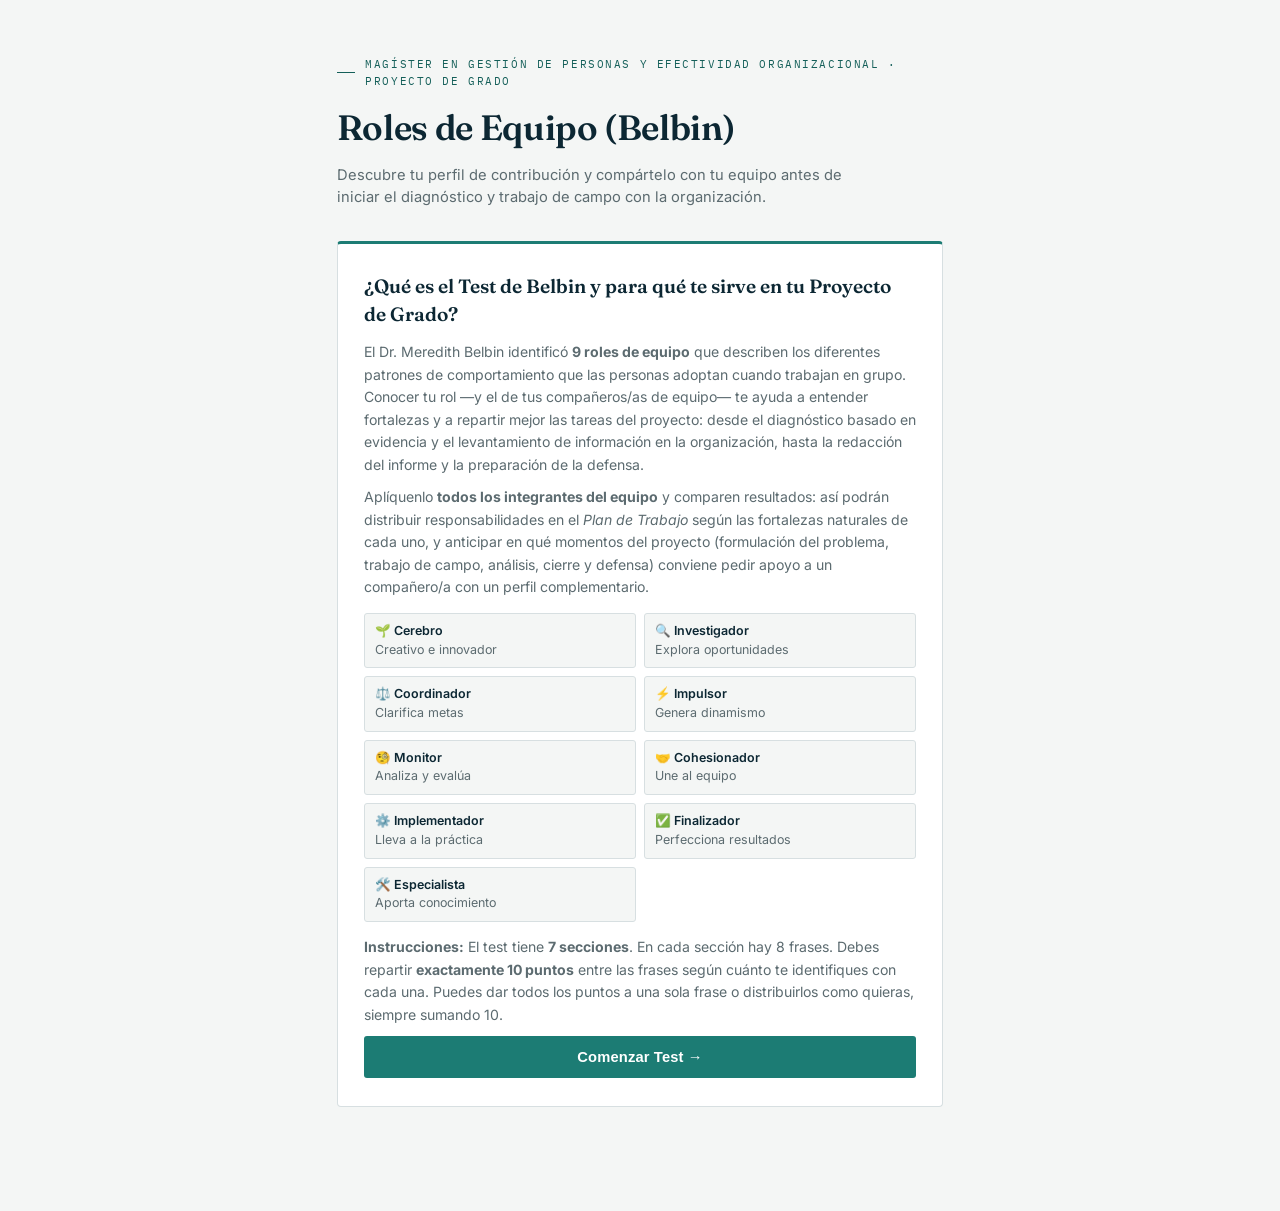
==== belbin_test.html @ 14ae22a9 "Add files via upload" ====
<!DOCTYPE html>
<html lang="es">
<head>
<meta charset="UTF-8">
<meta name="viewport" content="width=device-width, initial-scale=1.0">
<title>Roles de Equipo · Test de Belbin · Proyecto de Grado</title>
<link rel="preconnect" href="https://fonts.googleapis.com">
<link rel="preconnect" href="https://fonts.gstatic.com" crossorigin>
<link href="https://fonts.googleapis.com/css2?family=Fraunces:ital,opsz,wght@0,9..144,500;0,9..144,600;1,9..144,500&family=Inter:wght@400;500;600&family=IBM+Plex+Mono:wght@400;500&display=swap" rel="stylesheet">
<style>
  :root {
    --ink: #101b22;
    --navy: #123a4d;
    --navy-deep: #0c2733;
    --paper: #f4f6f5;
    --paper-raised: #ffffff;
    --teal: #1c7c74;
    --teal-deep: #145f59;
    --gold: #b8862b;
    --gold-deep: #93691f;
    --line: #d7dfe1;
    --muted: #5c6b70;
  }
  * { box-sizing: border-box; margin: 0; padding: 0; }
  body { font-family: 'Inter', sans-serif; background: var(--paper); color: var(--ink); min-height: 100vh; line-height: 1.5; }

  .page-head { max-width: 760px; margin: 0 auto; padding: 56px 6vw 8px; }
  .eyebrow {
    font-family: 'IBM Plex Mono', monospace;
    font-size: 0.7rem; letter-spacing: 0.14em; text-transform: uppercase;
    color: var(--teal-deep); margin-bottom: 12px;
    display: flex; align-items: center; gap: 10px;
  }
  .eyebrow::before { content: ''; width: 22px; height: 1px; background: var(--teal-deep); display: inline-block; }
  .page-head h1 {
    font-family: 'Fraunces', serif; font-weight: 600;
    font-size: clamp(1.7rem, 3.6vw, 2.2rem); color: var(--navy-deep); letter-spacing: -0.01em;
  }
  .page-head .lede { margin-top: 10px; font-size: 0.92rem; color: var(--muted); max-width: 58ch; }

  .container { max-width: 760px; margin: 0 auto; padding: 24px 6vw 80px; }

  .progress-bar-wrap { background: var(--line); border-radius: 99px; height: 6px; margin-bottom: 8px; }
  .progress-bar { background: var(--teal); height: 6px; border-radius: 99px; transition: width 0.4s ease; }
  .progress-label { font-family: 'IBM Plex Mono', monospace; font-size: 0.72rem; color: var(--muted); margin-bottom: 20px; text-align: right; }

  .section-card {
    background: var(--paper-raised); border: 1px solid var(--line); border-top: 3px solid var(--teal);
    border-radius: 4px; padding: 26px 24px; margin-bottom: 22px;
  }
  .section-title { font-family: 'Fraunces', serif; font-size: 1.1rem; font-weight: 600; color: var(--navy-deep); margin-bottom: 4px; }
  .section-subtitle { font-size: 0.85rem; color: var(--muted); margin-bottom: 16px; border-bottom: 1px solid var(--line); padding-bottom: 12px; }
  .instruction { font-family: 'IBM Plex Mono', monospace; font-size: 0.72rem; color: var(--gold-deep); font-weight: 600; margin-bottom: 14px; letter-spacing: 0.02em; }

  .statement { margin-bottom: 14px; }
  .statement input[type=range] { width: 100%; margin-top: 4px; accent-color: var(--teal); }
  .score-display { min-width: 28px; font-weight: 700; color: var(--teal-deep); text-align: center; font-size: 0.95rem; }

  .slider-row { display: flex; align-items: center; gap: 10px; margin-top: 6px; }
  .slider-wrap { flex: 1; }
  .slider-labels { display: flex; justify-content: space-between; font-size: 0.7rem; color: #a9b6b8; margin-top: 2px; }

  .total-display { text-align: right; font-size: 0.82rem; margin-top: 10px; color: var(--muted); }
  .total-display span { font-weight: 700; color: var(--teal-deep); }
  .total-display.over span { color: #b0413e; }

  .btn {
    display: block; width: 100%; padding: 13px; background: var(--teal); color: #fff; border: none;
    border-radius: 3px; font-size: 0.92rem; font-weight: 600; cursor: pointer; margin-top: 10px;
    letter-spacing: 0.01em; transition: transform 0.15s ease, box-shadow 0.15s ease, opacity 0.2s;
  }
  .btn:hover:not(:disabled) { transform: translateY(-1px); box-shadow: 0 6px 16px rgba(0,0,0,0.12); }
  .btn:disabled { opacity: 0.4; cursor: not-allowed; }

  /* Results */
  .results { display: none; background: var(--paper-raised); border: 1px solid var(--line); border-top: 3px solid var(--teal); border-radius: 4px; padding: 30px 26px; }
  .results h2 { font-family: 'Fraunces', serif; font-size: 1.35rem; font-weight: 600; color: var(--navy-deep); margin-bottom: 6px; }
  .results .subtitle { font-size: 0.85rem; color: var(--muted); margin-bottom: 24px; }

  .role-card { border-radius: 4px; padding: 18px; margin-bottom: 14px; border: 1px solid var(--line); border-left: 4px solid; }
  .role-card.first { background: #f2f8f7; border-left-color: var(--teal); }
  .role-card.second { background: #fbf6ec; border-left-color: var(--gold); }
  .role-card.third { background: #f4f6f7; border-left-color: var(--navy); }

  .role-header { display: flex; justify-content: space-between; align-items: center; margin-bottom: 8px; }
  .role-name { font-family: 'Fraunces', serif; font-weight: 600; font-size: 1.05rem; color: var(--navy-deep); }
  .role-category { font-family: 'IBM Plex Mono', monospace; font-size: 0.68rem; font-weight: 500; text-transform: uppercase; letter-spacing: 0.06em; color: var(--muted); margin-top: 2px; }
  .role-score { font-family: 'IBM Plex Mono', monospace; font-size: 1.3rem; font-weight: 600; color: var(--navy-deep); }
  .role-desc { font-size: 0.85rem; line-height: 1.55; color: var(--muted); margin-bottom: 8px; }
  .role-strengths { font-size: 0.8rem; color: var(--ink); }
  .role-strengths strong { color: var(--navy-deep); }

  .badge { display: inline-block; padding: 3px 9px; border-radius: 3px; font-family: 'IBM Plex Mono', monospace; font-size: 0.66rem; font-weight: 600; letter-spacing: 0.03em; margin-top: 4px; }
  .badge-1 { background: #dcefec; color: var(--teal-deep); }
  .badge-2 { background: #f3e7cd; color: var(--gold-deep); }
  .badge-3 { background: #dde3e6; color: var(--navy); }

  .bar-chart { margin: 24px 0; }
  .bar-row { display: flex; align-items: center; gap: 10px; margin-bottom: 8px; }
  .bar-label { width: 140px; font-size: 0.78rem; color: var(--muted); text-align: right; flex-shrink: 0; }
  .bar-bg { flex: 1; background: var(--line); border-radius: 99px; height: 16px; overflow: hidden; }
  .bar-fill { height: 100%; border-radius: 99px; transition: width 0.8s ease; display: flex; align-items: center; justify-content: flex-end; padding-right: 6px; font-size: 0.68rem; font-weight: 700; color: #fff; }
  .bar-val { width: 28px; font-family: 'IBM Plex Mono', monospace; font-size: 0.78rem; font-weight: 700; color: var(--navy-deep); }

  .restart-btn {
    margin-top: 20px; background: #fff; color: var(--navy-deep); border: 1px solid var(--line);
    border-radius: 3px; padding: 12px; font-size: 0.88rem; font-weight: 600; cursor: pointer; width: 100%;
    transition: all 0.2s;
  }
  .restart-btn:hover { background: var(--paper); border-color: var(--teal); }

  .intro-card { background: var(--paper-raised); border: 1px solid var(--line); border-top: 3px solid var(--teal); border-radius: 4px; padding: 28px 26px; margin-bottom: 24px; }
  .intro-card h2 { font-family: 'Fraunces', serif; font-weight: 600; color: var(--navy-deep); margin-bottom: 12px; font-size: 1.2rem; }
  .intro-card p { font-size: 0.88rem; line-height: 1.6; color: var(--muted); margin-bottom: 10px; }
  .roles-grid { display: grid; grid-template-columns: 1fr 1fr; gap: 8px; margin: 14px 0; }
  .role-chip { background: var(--paper); border: 1px solid var(--line); border-radius: 3px; padding: 8px 10px; font-size: 0.78rem; color: var(--muted); }
  .role-chip strong { color: var(--navy-deep); display: block; font-weight: 600; }

  input[type=text] { width: 100%; padding: 10px; border: 1px solid var(--line); border-radius: 3px; font-size: 0.9rem; font-family: 'Inter', sans-serif; }
</style>
<link rel="stylesheet" href="assets/sidebar.css">
</head>
<body>
<div id="sidebar-placeholder"></div>


<div class="page-head">
  <div class="eyebrow">MAGÍSTER EN GESTIÓN DE PERSONAS Y EFECTIVIDAD ORGANIZACIONAL · PROYECTO DE GRADO</div>
  <h1>Roles de Equipo (Belbin)</h1>
  <p class="lede">Descubre tu perfil de contribución y compártelo con tu equipo antes de iniciar el diagnóstico y trabajo de campo con la organización.</p>
</div>

<div class="container" id="app">

  <!-- INTRO -->
  <div class="intro-card" id="introCard">
    <h2>¿Qué es el Test de Belbin y para qué te sirve en tu Proyecto de Grado?</h2>
    <p>El Dr. Meredith Belbin identificó <strong>9 roles de equipo</strong> que describen los diferentes patrones de comportamiento que las personas adoptan cuando trabajan en grupo. Conocer tu rol —y el de tus compañeros/as de equipo— te ayuda a entender fortalezas y a repartir mejor las tareas del proyecto: desde el diagnóstico basado en evidencia y el levantamiento de información en la organización, hasta la redacción del informe y la preparación de la defensa.</p>
    <p>Aplíquenlo <strong>todos los integrantes del equipo</strong> y comparen resultados: así podrán distribuir responsabilidades en el <em>Plan de Trabajo</em> según las fortalezas naturales de cada uno, y anticipar en qué momentos del proyecto (formulación del problema, trabajo de campo, análisis, cierre y defensa) conviene pedir apoyo a un compañero/a con un perfil complementario.</p>
    <div class="roles-grid">
      <div class="role-chip"><strong>🌱 Cerebro</strong>Creativo e innovador</div>
      <div class="role-chip"><strong>🔍 Investigador</strong>Explora oportunidades</div>
      <div class="role-chip"><strong>⚖️ Coordinador</strong>Clarifica metas</div>
      <div class="role-chip"><strong>⚡ Impulsor</strong>Genera dinamismo</div>
      <div class="role-chip"><strong>🧐 Monitor</strong>Analiza y evalúa</div>
      <div class="role-chip"><strong>🤝 Cohesionador</strong>Une al equipo</div>
      <div class="role-chip"><strong>⚙️ Implementador</strong>Lleva a la práctica</div>
      <div class="role-chip"><strong>✅ Finalizador</strong>Perfecciona resultados</div>
      <div class="role-chip"><strong>🛠️ Especialista</strong>Aporta conocimiento</div>
    </div>
    <p><strong>Instrucciones:</strong> El test tiene <strong>7 secciones</strong>. En cada sección hay 8 frases. Debes repartir <strong>exactamente 10 puntos</strong> entre las frases según cuánto te identifiques con cada una. Puedes dar todos los puntos a una sola frase o distribuirlos como quieras, siempre sumando 10.</p>
    <button class="btn" onclick="startTest()">Comenzar Test →</button>
  </div>

  <!-- TEST -->
  <div id="testArea" style="display:none">
    <div class="progress-bar-wrap"><div class="progress-bar" id="progressBar" style="width:0%"></div></div>
    <div class="progress-label" id="progressLabel">Sección 1 de 7</div>
    <div id="sectionsContainer"></div>
    <button class="btn" id="nextBtn" onclick="nextSection()" disabled>Siguiente sección →</button>
  </div>

  <!-- RESULTS -->
  <div class="results" id="resultsArea"></div>

</div>

<script>
// ============================================================
// BELBIN TEST DATA — 7 sections × 8 statements
// Each statement maps to a role code
// Roles: CE=Cerebro, IR=Investigador, CO=Coordinador, IM=Impulsor,
//        ME=Monitor, CH=Cohesionador, IM2=Implementador, FI=Finalizador, ES=Especialista
// ============================================================

const ROLES = {
  CE: { name: 'Cerebro', cat: 'Intelectual', color: '#553c9a', desc: 'Genera ideas originales y enfoques creativos. Resuelve problemas difíciles con soluciones innovadoras y poco convencionales.', strengths: 'Creatividad · Imaginación · Resolución de problemas complejos' },
  IR: { name: 'Investigador de Recursos', cat: 'Social', color: '#2b6cb0', desc: 'Explora oportunidades y desarrolla contactos. Entusiasta, comunicativo y emprendedor, introduce ideas externas al equipo.', strengths: 'Networking · Entusiasmo · Exploración de ideas' },
  CO: { name: 'Coordinador', cat: 'Social', color: '#276749', desc: 'Clarifica las metas del grupo y promueve la toma de decisiones. Maduro, seguro de sí mismo y delegador eficaz.', strengths: 'Liderazgo · Delegación · Visión de conjunto' },
  IM: { name: 'Impulsor', cat: 'Acción', color: '#c05621', desc: 'Desafía al equipo y genera dinamismo para superar obstáculos. Enérgico, asertivo y orientado a los resultados.', strengths: 'Dinamismo · Manejo de presión · Orientación a resultados' },
  ME: { name: 'Monitor Evaluador', cat: 'Intelectual', color: '#285e61', desc: 'Analiza las opciones con objetividad y evalúa con juicio certero. Estratégico, perspicaz y poco influenciable por emociones.', strengths: 'Análisis crítico · Objetividad · Toma de decisiones' },
  CH: { name: 'Cohesionador', cat: 'Social', color: '#702459', desc: 'Escucha, construye y evita la fricción entre miembros. Diplomático, perceptivo y orientado a la armonía del grupo.', strengths: 'Empatía · Escucha activa · Diplomacia' },
  IP: { name: 'Implementador', cat: 'Acción', color: '#22543d', desc: 'Transforma ideas y decisiones en acciones concretas y prácticas. Disciplinado, confiable y eficiente.', strengths: 'Organización · Disciplina · Ejecución práctica' },
  FI: { name: 'Finalizador', cat: 'Acción', color: '#744210', desc: 'Se asegura de que nada se deje sin terminar. Perfeccionista, concienzudo y ansioso por cumplir plazos con calidad.', strengths: 'Atención al detalle · Perseverancia · Cumplimiento de plazos' },
  ES: { name: 'Especialista', cat: 'Intelectual', color: '#2c5282', desc: 'Aporta conocimiento profundo en áreas clave. Dedicado, independiente y con gran dominio de su especialidad.', strengths: 'Conocimiento técnico · Profesionalismo · Enfoque especializado' }
};

// Cómo aportar este rol en las distintas etapas del Proyecto de Grado (MGPE)
const ROLE_APPLICATIONS = {
  CE: 'En la formulación del problema y el marco teórico: propone enfoques poco obvios para abordar el diagnóstico y ayuda a que el objetivo general no se quede en lo genérico.',
  IR: 'En el vínculo con la organización: mantiene el contacto con la contraparte, gestiona accesos para el trabajo de campo y trae referencias externas útiles para el diagnóstico.',
  CO: 'En la gestión del equipo: ordena la conversación con la organización cliente, clarifica qué se espera de cada objetivo específico y facilita acuerdos cuando hay visiones distintas.',
  IM: 'En los momentos de estancamiento: empuja al equipo a decidir y avanzar cuando el proyecto se dispersa entre varias posibles líneas de intervención, evitando que se pierda tiempo antes de inscribir el Formulario de Solicitud.',
  ME: 'En la revisión crítica: contrasta el diagnóstico con la evidencia real, detecta cuando un objetivo no está bien acotado en espacio o tiempo y evita conclusiones apresuradas.',
  CH: 'En la relación con la organización y dentro del equipo: cuida el vínculo con la contraparte durante las entrevistas y trabajo de campo, y ayuda a resolver tensiones internas del grupo.',
  IP: 'En la ejecución del Plan de Trabajo: transforma los acuerdos en tareas concretas, cronograma y responsables, y se asegura de que el trabajo de campo se ejecute como se planificó.',
  FI: 'En el cierre del informe: revisa que la redacción, las citas y el cumplimiento de la rúbrica estén completos antes de cada entrega, y cuida los plazos de inscripción y presentación.',
  ES: 'En temas técnicos específicos: aporta profundidad cuando el diagnóstico requiere dominio experto (por ejemplo, un instrumento de medición o un marco normativo particular del sector de la organización).'
};

const SECTIONS = [
  {
    title: 'Sección I',
    subtitle: 'Lo que creo que puedo aportar a un equipo de trabajo:',
    items: [
      { text: 'Creo que puedo detectar rápidamente las oportunidades y aprovecharlas.', role: 'IR' },
      { text: 'Puedo trabajar bien con personas de muy distintos tipos.', role: 'CH' },
      { text: 'Generar ideas es una de mis fortalezas naturales.', role: 'CE' },
      { text: 'Soy capaz de identificar personas útiles para el equipo y motivarlas a participar.', role: 'CO' },
      { text: 'Mi capacidad de seguir adelante está relacionada con mi eficacia personal.', role: 'IP' },
      { text: 'Estoy dispuesto a enfrentar impopularidad temporal si eso lleva a resultados valiosos.', role: 'IM' },
      { text: 'Suelo detectar qué es factible y qué funcionará en la práctica.', role: 'ME' },
      { text: 'Puedo ofrecer una razón válida para cursos de acción alternativos sin generar prejuicios.', role: 'FI' }
    ]
  },
  {
    title: 'Sección II',
    subtitle: 'Mis posibles debilidades en el trabajo en equipo son:',
    items: [
      { text: 'Me siento incómodo en reuniones poco estructuradas y mal organizadas.', role: 'IP' },
      { text: 'Tiendo a ser demasiado generoso con los que tienen puntos de vista válidos pero que no han sido expuestos.', role: 'CO' },
      { text: 'Tengo tendencia a hablar demasiado una vez que el grupo llega a temas que me interesan.', role: 'IR' },
      { text: 'Mi visión objetiva hace difícil que me una con entusiasmo a los colegas.', role: 'ME' },
      { text: 'A veces soy percibido como autoritario o prepotente cuando hay algo que necesita hacerse.', role: 'IM' },
      { text: 'Me resulta difícil asumir el liderazgo quizás porque soy demasiado sensible a la atmósfera del grupo.', role: 'CH' },
      { text: 'Tiendo a soñar con grandes ideas y perder el hilo de lo que ocurre a mi alrededor.', role: 'CE' },
      { text: 'Mis colegas tienden a verme como alguien que se preocupa innecesariamente por los detalles.', role: 'FI' }
    ]
  },
  {
    title: 'Sección III',
    subtitle: 'Cuando estoy involucrado en un proyecto con otras personas:',
    items: [
      { text: 'Tengo tendencia a influir en las personas sin presionarlas.', role: 'CO' },
      { text: 'Mi vigilancia general evita errores por descuido y omisiones.', role: 'FI' },
      { text: 'Estoy dispuesto a presionar para que se tomen acciones cuando la reunión parece estar perdiendo de vista el objetivo principal.', role: 'IM' },
      { text: 'Se puede confiar en que aportaré algo original.', role: 'CE' },
      { text: 'Siempre estoy dispuesto a apoyar una buena sugerencia en el interés del grupo.', role: 'CH' },
      { text: 'Soy muy bueno para seguir las últimas ideas y desarrollos.', role: 'IR' },
      { text: 'Creo que mi capacidad de juicio puede ser valiosa para tomar la decisión correcta.', role: 'ME' },
      { text: 'Se puede confiar en mí para organizar el trabajo esencial.', role: 'IP' }
    ]
  },
  {
    title: 'Sección IV',
    subtitle: 'Mi enfoque característico hacia el trabajo en grupo es:',
    items: [
      { text: 'Tengo un interés tranquilo en conocer mejor a mis colegas.', role: 'CH' },
      { text: 'No soy renuente a desafiar los puntos de vista de otros ni a mantener una postura minoritaria.', role: 'ME' },
      { text: 'Generalmente puedo encontrar una línea de argumento para refutar propuestas sin fundamento.', role: 'IM' },
      { text: 'Creo que tengo talento para hacer que las cosas funcionen una vez que el plan está en marcha.', role: 'IP' },
      { text: 'Tengo tendencia a evitar lo obvio y salir con algo inesperado.', role: 'CE' },
      { text: 'Aporto perfección a cualquier trabajo de equipo que emprendo.', role: 'FI' },
      { text: 'Estoy dispuesto a hacer uso de los contactos fuera del grupo mismo.', role: 'IR' },
      { text: 'Aunque me interesan todos los puntos de vista, no dudo cuando hay que tomar una decisión.', role: 'CO' }
    ]
  },
  {
    title: 'Sección V',
    subtitle: 'Obtengo satisfacción del trabajo porque:',
    items: [
      { text: 'Me gusta analizar situaciones y sopesar todas las opciones posibles.', role: 'ME' },
      { text: 'Me interesa encontrar soluciones prácticas a los problemas.', role: 'IP' },
      { text: 'Me gusta sentir que estoy fomentando buenas relaciones de trabajo.', role: 'CH' },
      { text: 'Puedo tener una fuerte influencia sobre las decisiones.', role: 'IM' },
      { text: 'Tengo la oportunidad de conocer gente que puede ofrecerme algo nuevo.', role: 'IR' },
      { text: 'Puedo conseguir que la gente esté de acuerdo con un curso de acción necesario.', role: 'CO' },
      { text: 'Siento que puedo dedicar toda mi atención donde creo que puedo ser más útil.', role: 'ES' },
      { text: 'Me gusta encontrar el área en la que necesita estimularse mi imaginación.', role: 'CE' }
    ]
  },
  {
    title: 'Sección VI',
    subtitle: 'Si de repente me asignaran una tarea difícil con tiempo limitado y personas desconocidas:',
    items: [
      { text: 'Me sentiría como si necesitara un rincón para pensar antes de desarrollar una línea de acción.', role: 'CE' },
      { text: 'Estaría dispuesto a trabajar con la persona que mostrara el enfoque más positivo.', role: 'CH' },
      { text: 'Encontraría una manera de reducir el tamaño de la tarea identificando la mayor contribución de cada persona.', role: 'CO' },
      { text: 'Mi sentido natural de la urgencia ayudaría a garantizar que no nos quedáramos atrás.', role: 'IM' },
      { text: 'Creo que mantendría la calma y mi capacidad para pensar objetivamente.', role: 'ME' },
      { text: 'Mantendría un propósito constante a pesar de las presiones.', role: 'FI' },
      { text: 'Estaría dispuesto a asumir el liderazgo si sentiera que el grupo no avanzaba.', role: 'IP' },
      { text: 'Abriría discusiones con el fin de estimular nuevos pensamientos y conseguir que algo se moviera.', role: 'IR' }
    ]
  },
  {
    title: 'Sección VII',
    subtitle: 'Los problemas a los que me enfrento al trabajar en grupos son:',
    items: [
      { text: 'Tiendo a mostrar mi impaciencia con aquellos que obstruyen el progreso.', role: 'IM' },
      { text: 'Otros pueden criticarme por ser demasiado analítico y poco intuitivo.', role: 'ME' },
      { text: 'Mi deseo de que el trabajo se haga bien puede retrasar los resultados.', role: 'FI' },
      { text: 'Me aburro con relativa facilidad y confío en que uno o dos miembros me estimulen.', role: 'IR' },
      { text: 'Me resulta difícil empezar a menos que los objetivos estén claros.', role: 'CE' },
      { text: 'A veces soy torpe al explicar y aclarar puntos complejos que se me ocurren.', role: 'ES' },
      { text: 'Soy consciente de que pido a los demás aquello que yo mismo no puedo hacer.', role: 'CO' },
      { text: 'Me resisto a presionar cuando hay oposición real a las cosas que estoy convencido que son correctas.', role: 'CH' }
    ]
  }
];

// ---- State ----
let currentSection = 0;
let scores = []; // scores[section][item] = value

function startTest() {
  document.getElementById('introCard').style.display = 'none';
  document.getElementById('testArea').style.display = 'block';
  renderSection(0);
}

function renderSection(idx) {
  if (!scores[idx]) scores[idx] = new Array(8).fill(0);
  const sec = SECTIONS[idx];
  const container = document.getElementById('sectionsContainer');
  container.innerHTML = '';

  const card = document.createElement('div');
  card.className = 'section-card';
  card.innerHTML = `
    <div class="section-title">${sec.title}</div>
    <div class="section-subtitle">${sec.subtitle}</div>
    <div class="instruction">⚠️ Reparte exactamente 10 puntos entre las 8 frases (suma actual: <span id="sumDisplay">0</span>/10)</div>
    <div id="statementsDiv"></div>
    <div class="total-display" id="totalDisplay">Suma: <span id="totalSpan">0</span> / 10</div>
  `;
  container.appendChild(card);

  const stDiv = card.querySelector('#statementsDiv');
  sec.items.forEach((item, i) => {
    const row = document.createElement('div');
    row.className = 'statement';
    row.innerHTML = `
      <div style="font-size:0.88rem;line-height:1.45;color:#2d3748;margin-bottom:4px;">
        <span style="font-weight:700;color:#145f59;">${String.fromCharCode(65+i)}.</span> ${item.text}
      </div>
      <div class="slider-row">
        <span style="font-size:0.75rem;color:#a0aec0;width:14px;text-align:center;">0</span>
        <div class="slider-wrap">
          <input type="range" min="0" max="10" value="${scores[idx][i]}" id="sl_${i}" oninput="updateScore(${i}, this.value)">
          <div class="slider-labels"><span>Poco</span><span>Mucho</span></div>
        </div>
        <div class="score-display" id="sc_${i}">${scores[idx][i]}</div>
      </div>
    `;
    stDiv.appendChild(row);
  });

  updateTotals();
  updateProgress();
}

function updateScore(i, val) {
  scores[currentSection][i] = parseInt(val);
  document.getElementById('sc_' + i).textContent = val;
  updateTotals();
}

function updateTotals() {
  const total = scores[currentSection].reduce((a, b) => a + b, 0);
  const s = document.getElementById('sumDisplay');
  const t = document.getElementById('totalSpan');
  const td = document.getElementById('totalDisplay');
  if (s) s.textContent = total;
  if (t) t.textContent = total;
  if (td) td.className = 'total-display' + (total !== 10 ? ' over' : '');
  document.getElementById('nextBtn').disabled = (total !== 10);
  if (currentSection === SECTIONS.length - 1) {
    document.getElementById('nextBtn').textContent = total === 10 ? 'Ver mis resultados 🎯' : 'Siguiente sección →';
  }
}

function updateProgress() {
  const pct = ((currentSection) / SECTIONS.length) * 100;
  document.getElementById('progressBar').style.width = pct + '%';
  document.getElementById('progressLabel').textContent = `Sección ${currentSection + 1} de ${SECTIONS.length}`;
  const btn = document.getElementById('nextBtn');
  btn.textContent = currentSection === SECTIONS.length - 1 ? 'Ver mis resultados 🎯' : 'Siguiente sección →';
}

function nextSection() {
  if (currentSection < SECTIONS.length - 1) {
    currentSection++;
    renderSection(currentSection);
    window.scrollTo({ top: 0, behavior: 'smooth' });
  } else {
    showResults();
  }
}

function showResults() {
  // Tally scores per role
  const totals = {};
  Object.keys(ROLES).forEach(k => totals[k] = 0);
  SECTIONS.forEach((sec, si) => {
    sec.items.forEach((item, ii) => {
      totals[item.role] = (totals[item.role] || 0) + scores[si][ii];
    });
  });

  // Sort
  const sorted = Object.entries(totals).sort((a, b) => b[1] - a[1]);
  const maxScore = sorted[0][1] || 1;

  document.getElementById('testArea').style.display = 'none';
  const res = document.getElementById('resultsArea');
  res.style.display = 'block';

  const top3 = sorted.slice(0, 3);
  const badges = ['🥇 Rol Principal', '🥈 Rol Secundario', '🥉 Tercer Rol'];
  const cardClass = ['first', 'second', 'third'];
  const badgeClass = ['badge-1', 'badge-2', 'badge-3'];

  let html = `
    <h2>🎯 Tu Perfil de Roles Belbin</h2>
    <p class="subtitle">Basado en tus respuestas, estos son tus 3 roles más predominantes:</p>
  `;

  top3.forEach(([code, score], idx) => {
    const r = ROLES[code];
    html += `
      <div class="role-card ${cardClass[idx]}">
        <div class="role-header">
          <div>
            <span class="badge ${badgeClass[idx]}">${badges[idx]}</span>
            <div class="role-name" style="margin-top:6px;">${r.name}</div>
            <div class="role-category">Categoría: ${r.cat}</div>
          </div>
          <div class="role-score">${score} pts</div>
        </div>
        <div class="role-desc">${r.desc}</div>
        <div class="role-strengths"><strong>Fortalezas:</strong> ${r.strengths}</div>
      </div>
    `;
  });

  // Bar chart all roles
  html += `<div style="margin-top:24px;font-weight:700;color:#2d3748;margin-bottom:12px;">📊 Puntuación en todos los roles:</div><div class="bar-chart">`;
  sorted.forEach(([code, score]) => {
    const r = ROLES[code];
    const pct = Math.round((score / (maxScore || 1)) * 100);
    const colors = { CE:'#553c9a', IR:'#2b6cb0', CO:'#276749', IM:'#c05621', ME:'#285e61', CH:'#702459', IP:'#22543d', FI:'#744210', ES:'#2c5282' };
    html += `
      <div class="bar-row">
        <div class="bar-label">${r.name}</div>
        <div class="bar-bg"><div class="bar-fill" style="width:${pct}%;background:${colors[code] || '#1c7c74'}">${score > 0 ? score : ''}</div></div>
        <div class="bar-val">${score}</div>
      </div>
    `;
  });
  html += '</div>';

  // Aplicación práctica de los roles principales al Proyecto de Grado
  html += `<div style="margin-top:24px;font-weight:700;color:#2d3748;margin-bottom:10px;">🧭 Cómo aportar esto en tu Proyecto de Grado:</div>`;
  top3.forEach(([code, score]) => {
    const r = ROLES[code];
    html += `
      <div style="background:#f7fafc;border-radius:4px;padding:12px 16px;margin-bottom:8px;border-left:4px solid ${r.color || '#1c7c74'};">
        <span style="font-weight:700;font-size:0.85rem;color:#2d3748;">${r.name}:</span>
        <span style="font-size:0.85rem;color:#4a5568;"> ${ROLE_APPLICATIONS[code]}</span>
      </div>
    `;
  });
  html += `<p style="font-size:0.8rem;color:#718096;margin:10px 0 0;">💡 Comparen sus resultados como equipo: si dos roles quedan cubiertos por varios integrantes y otros quedan vacíos, conversen quién puede pedir apoyo puntual en esa dimensión durante el trabajo de campo y la redacción del informe.</p>`;

  // Roles menos naturales (los 2 de menor puntaje)
  const bottom2 = sorted.slice(-2).reverse();
  html += `<div style="margin-top:24px;font-weight:700;color:#2d3748;margin-bottom:10px;">🔻 Tus roles menos naturales:</div>`;
  html += `<p style="font-size:0.82rem;color:#718096;margin-bottom:12px;">No es que no puedas ejercerlos, sino que probablemente no son tu forma más natural de contribuir. Es útil saberlo para pedir apoyo en esa dimensión al equipo.</p>`;
  bottom2.forEach(([code, score]) => {
    const r = ROLES[code];
    html += `
      <div style="background:#f7fafc;border-radius:10px;padding:12px 16px;margin-bottom:8px;border-left:4px solid #cbd5e0;">
        <span style="font-weight:700;font-size:0.9rem;color:#4a5568;">${r.name}</span>
        <span style="float:right;color:#a0aec0;font-weight:700;">${score} pts</span>
      </div>
    `;
  });

  // Guardar resultados para poder armar el correo más abajo
  lastResults = { sorted, top3, bottom2 };

  html += `
    <div style="margin-top:26px;padding-top:22px;border-top:1px solid var(--line);">
      <div style="font-weight:700;color:#2d3748;margin-bottom:8px;">📧 Recibir estos resultados por correo</div>
      <p style="font-size:0.82rem;color:#718096;margin-bottom:12px;">Ingresa tu correo y se abrirá tu programa de correo con un mensaje ya redactado, listo para que lo envíes a ti mismo/a.</p>
      <input type="email" id="resultEmail" placeholder="tu.correo@ejemplo.com" style="width:100%;padding:10px;border:1px solid var(--line);border-radius:3px;font-size:0.9rem;font-family:'Inter',sans-serif;margin-bottom:10px;">
      <button class="btn" style="margin-top:0;" onclick="sendResultsByEmail()">Enviarme mis resultados →</button>
      <div id="emailStatus" style="font-size:0.78rem;color:#b0413e;margin-top:8px;"></div>
    </div>
  `;

  html += `<button class="restart-btn" onclick="restartTest()">↩ Volver a hacer el test</button>`;
  res.innerHTML = html;
  window.scrollTo({ top: 0, behavior: 'smooth' });
}

let lastResults = null;

function sendResultsByEmail() {
  const emailInput = document.getElementById('resultEmail');
  const statusEl = document.getElementById('emailStatus');
  const email = emailInput.value.trim();
  const emailRegex = /^[^\s@]+@[^\s@]+\.[^\s@]+$/;

  if (!emailRegex.test(email)) {
    statusEl.textContent = '⚠️ Ingresa un correo válido.';
    emailInput.style.borderColor = '#b0413e';
    return;
  }
  emailInput.style.borderColor = 'var(--line)';
  statusEl.style.color = '#5c6b70';
  statusEl.textContent = 'Abriendo tu programa de correo...';

  const { sorted, top3, bottom2 } = lastResults;

  let body = 'RESULTADOS - TEST DE ROLES DE EQUIPO (BELBIN)\n';
  body += 'Magíster en Gestión de Personas y Efectividad Organizacional · Proyecto de Grado\n\n';
  body += 'TUS 3 ROLES PRINCIPALES:\n';
  top3.forEach(([code, score], idx) => {
    const r = ROLES[code];
    body += `${idx + 1}. ${r.name} (${score} pts) — ${r.desc}\n`;
  });
  body += '\nCÓMO APORTAR ESTO EN TU PROYECTO DE GRADO:\n';
  top3.forEach(([code]) => {
    body += `- ${ROLES[code].name}: ${ROLE_APPLICATIONS[code]}\n`;
  });
  body += '\nTUS ROLES MENOS NATURALES:\n';
  bottom2.forEach(([code, score]) => {
    body += `- ${ROLES[code].name} (${score} pts)\n`;
  });
  body += '\nPUNTAJE COMPLETO:\n';
  sorted.forEach(([code, score]) => {
    body += `${ROLES[code].name}: ${score} pts\n`;
  });

  const subject = 'Mis resultados - Test de Roles de Equipo (Belbin)';
  const mailtoLink = `mailto:${encodeURIComponent(email)}?subject=${encodeURIComponent(subject)}&body=${encodeURIComponent(body)}`;
  window.location.href = mailtoLink;
}

function restartTest() {
  currentSection = 0;
  scores = [];
  lastResults = null;
  document.getElementById('resultsArea').style.display = 'none';
  document.getElementById('introCard').style.display = 'block';
  window.scrollTo({ top: 0, behavior: 'smooth' });
}
</script>
<script src="assets/sidebar.js"></script>
</body>
</html>
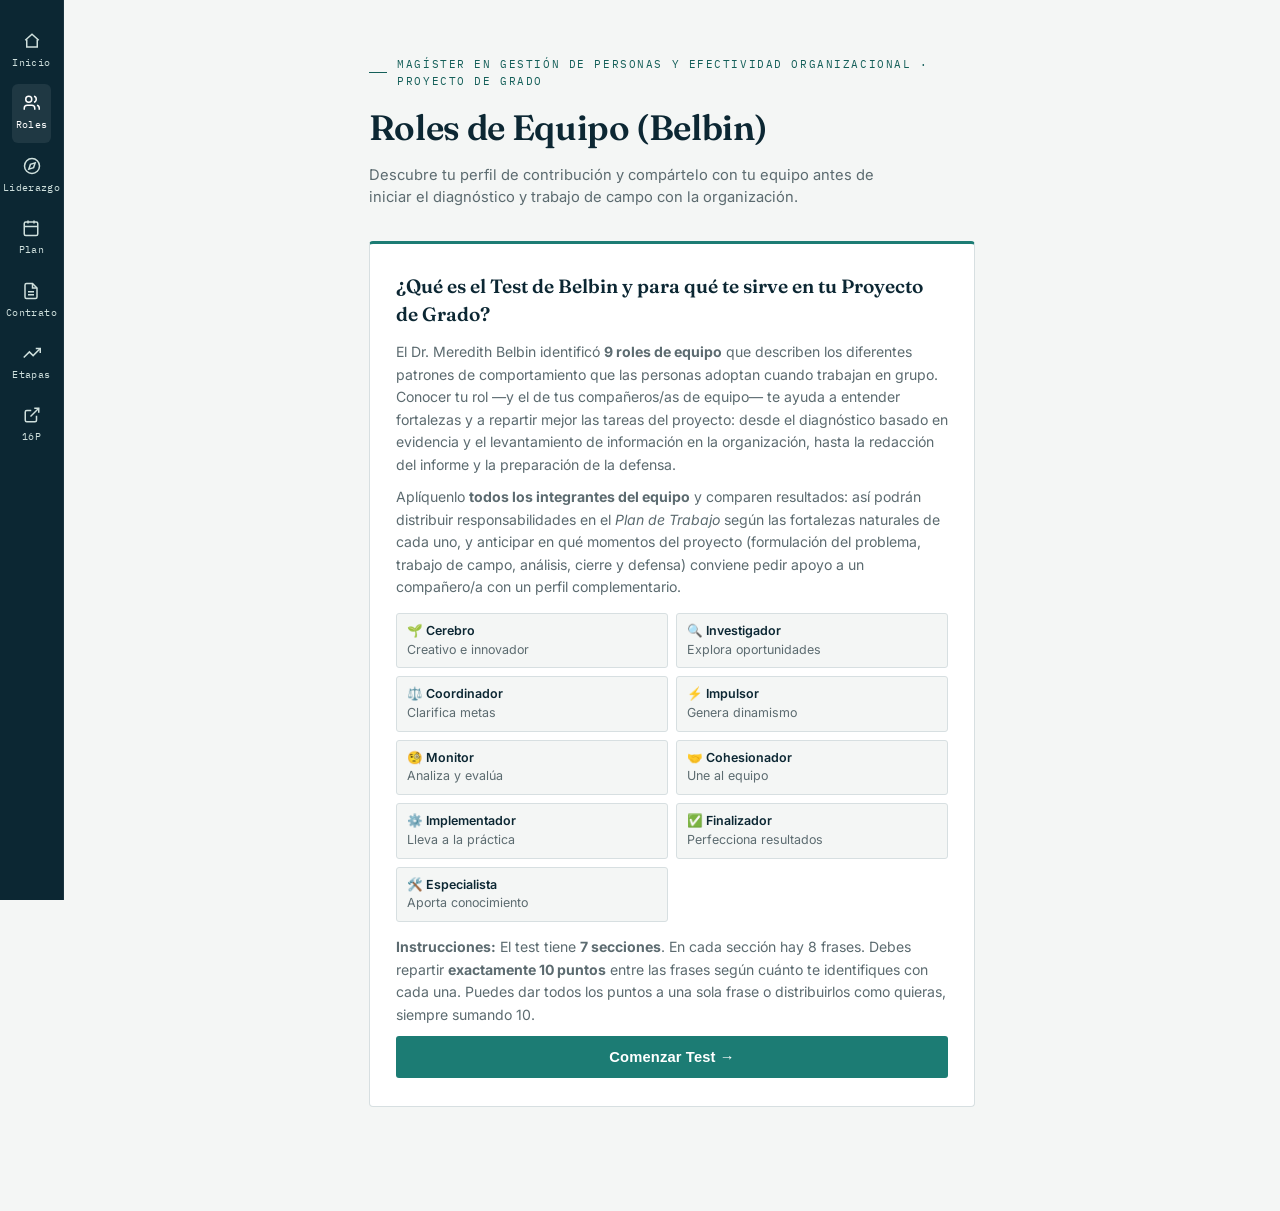
==== commit 4ac078d0: "Add files via upload" ====
--- a/belbin_test.html
+++ b/belbin_test.html
@@ -118,7 +118,7 @@
 
   input[type=text] { width: 100%; padding: 10px; border: 1px solid var(--line); border-radius: 3px; font-size: 0.9rem; font-family: 'Inter', sans-serif; }
 </style>
-<link rel="stylesheet" href="assets/sidebar.css">
+<link rel="stylesheet" href="sidebar.css">
 </head>
 <body>
 <div id="sidebar-placeholder"></div>
@@ -548,6 +548,6 @@
   window.scrollTo({ top: 0, behavior: 'smooth' });
 }
 </script>
-<script src="assets/sidebar.js"></script>
+<script src="sidebar.js"></script>
 </body>
 </html>
--- a/sidebar.css
+++ b/sidebar.css
@@ -0,0 +1,55 @@
+/* Barra lateral compartida — usada por todas las páginas del sitio */
+
+body {
+  padding-left: 64px;
+}
+
+.site-sidebar {
+  position: fixed;
+  top: 0;
+  left: 0;
+  bottom: 0;
+  width: 64px;
+  background: var(--navy-deep);
+  display: flex;
+  flex-direction: column;
+  align-items: center;
+  padding-top: 22px;
+  gap: 4px;
+  z-index: 100;
+  border-right: 1px solid rgba(255,255,255,0.06);
+  overflow-y: auto;
+}
+
+.site-sidebar a {
+  display: flex;
+  flex-direction: column;
+  align-items: center;
+  gap: 6px;
+  text-decoration: none;
+  color: #cfe0dd;
+  padding: 10px 4px;
+  border-radius: 6px;
+  font-family: 'IBM Plex Mono', monospace;
+  font-size: 0.6rem;
+  letter-spacing: 0.04em;
+  text-align: center;
+  transition: background 0.15s ease, color 0.15s ease;
+}
+
+.site-sidebar a:hover,
+.site-sidebar a.active {
+  background: rgba(255,255,255,0.08);
+  color: #fff;
+}
+
+.site-sidebar svg {
+  width: 18px;
+  height: 18px;
+}
+
+@media (max-width: 600px) {
+  body { padding-left: 48px; }
+  .site-sidebar { width: 48px; }
+  .site-sidebar a span { display: none; }
+}
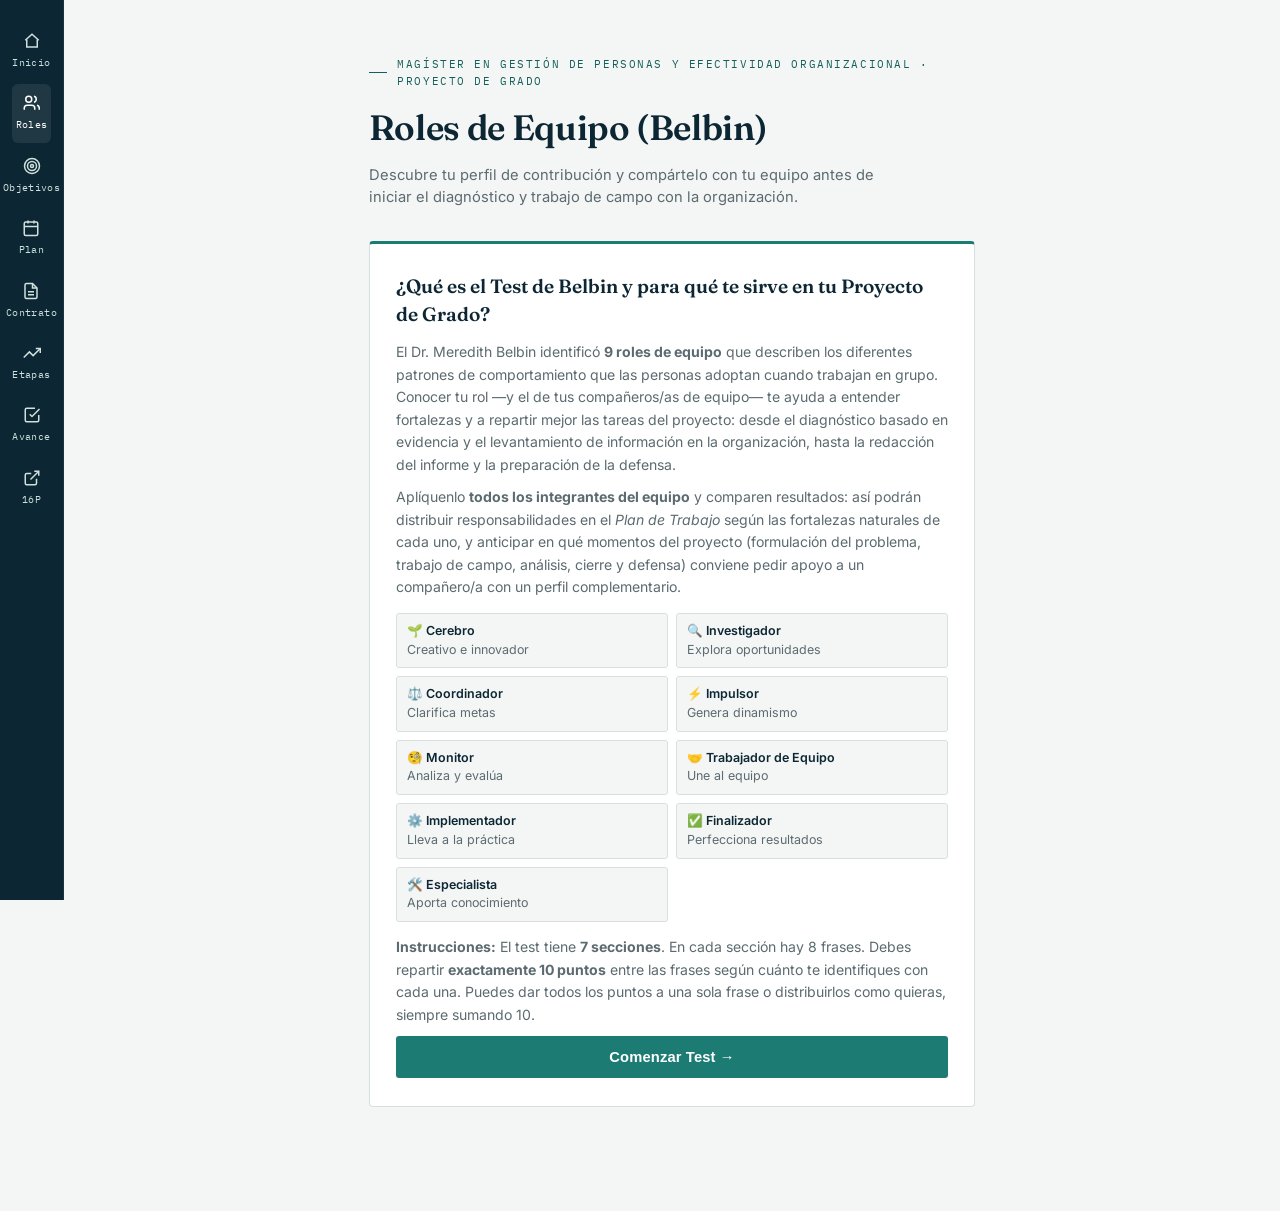
==== commit b3a712ad: "Add files via upload" ====
--- a/belbin_test.html
+++ b/belbin_test.html
@@ -143,7 +143,7 @@
       <div class="role-chip"><strong>⚖️ Coordinador</strong>Clarifica metas</div>
       <div class="role-chip"><strong>⚡ Impulsor</strong>Genera dinamismo</div>
       <div class="role-chip"><strong>🧐 Monitor</strong>Analiza y evalúa</div>
-      <div class="role-chip"><strong>🤝 Cohesionador</strong>Une al equipo</div>
+      <div class="role-chip"><strong>🤝 Trabajador de Equipo</strong>Une al equipo</div>
       <div class="role-chip"><strong>⚙️ Implementador</strong>Lleva a la práctica</div>
       <div class="role-chip"><strong>✅ Finalizador</strong>Perfecciona resultados</div>
       <div class="role-chip"><strong>🛠️ Especialista</strong>Aporta conocimiento</div>
@@ -170,19 +170,19 @@
 // BELBIN TEST DATA — 7 sections × 8 statements
 // Each statement maps to a role code
 // Roles: CE=Cerebro, IR=Investigador, CO=Coordinador, IM=Impulsor,
-//        ME=Monitor, CH=Cohesionador, IM2=Implementador, FI=Finalizador, ES=Especialista
+//        ME=Monitor, CH=Trabajador de Equipo, IM2=Implementador, FI=Finalizador, ES=Especialista
 // ============================================================
 
 const ROLES = {
-  CE: { name: 'Cerebro', cat: 'Intelectual', color: '#553c9a', desc: 'Genera ideas originales y enfoques creativos. Resuelve problemas difíciles con soluciones innovadoras y poco convencionales.', strengths: 'Creatividad · Imaginación · Resolución de problemas complejos' },
-  IR: { name: 'Investigador de Recursos', cat: 'Social', color: '#2b6cb0', desc: 'Explora oportunidades y desarrolla contactos. Entusiasta, comunicativo y emprendedor, introduce ideas externas al equipo.', strengths: 'Networking · Entusiasmo · Exploración de ideas' },
-  CO: { name: 'Coordinador', cat: 'Social', color: '#276749', desc: 'Clarifica las metas del grupo y promueve la toma de decisiones. Maduro, seguro de sí mismo y delegador eficaz.', strengths: 'Liderazgo · Delegación · Visión de conjunto' },
-  IM: { name: 'Impulsor', cat: 'Acción', color: '#c05621', desc: 'Desafía al equipo y genera dinamismo para superar obstáculos. Enérgico, asertivo y orientado a los resultados.', strengths: 'Dinamismo · Manejo de presión · Orientación a resultados' },
-  ME: { name: 'Monitor Evaluador', cat: 'Intelectual', color: '#285e61', desc: 'Analiza las opciones con objetividad y evalúa con juicio certero. Estratégico, perspicaz y poco influenciable por emociones.', strengths: 'Análisis crítico · Objetividad · Toma de decisiones' },
-  CH: { name: 'Cohesionador', cat: 'Social', color: '#702459', desc: 'Escucha, construye y evita la fricción entre miembros. Diplomático, perceptivo y orientado a la armonía del grupo.', strengths: 'Empatía · Escucha activa · Diplomacia' },
-  IP: { name: 'Implementador', cat: 'Acción', color: '#22543d', desc: 'Transforma ideas y decisiones en acciones concretas y prácticas. Disciplinado, confiable y eficiente.', strengths: 'Organización · Disciplina · Ejecución práctica' },
-  FI: { name: 'Finalizador', cat: 'Acción', color: '#744210', desc: 'Se asegura de que nada se deje sin terminar. Perfeccionista, concienzudo y ansioso por cumplir plazos con calidad.', strengths: 'Atención al detalle · Perseverancia · Cumplimiento de plazos' },
-  ES: { name: 'Especialista', cat: 'Intelectual', color: '#2c5282', desc: 'Aporta conocimiento profundo en áreas clave. Dedicado, independiente y con gran dominio de su especialidad.', strengths: 'Conocimiento técnico · Profesionalismo · Enfoque especializado' }
+  CE: { name: 'Cerebro', cat: 'Intelectual', color: '#553c9a', desc: 'Genera ideas originales y enfoques creativos. Resuelve problemas difíciles con soluciones innovadoras y poco convencionales.', strengths: 'Creatividad · Imaginación · Resolución de problemas complejos', weak: 'Puede ignorar detalles y estar demasiado absorto como para comunicarse eficazmente.' },
+  IR: { name: 'Investigador de Recursos', cat: 'Social', color: '#2b6cb0', desc: 'Explora oportunidades y desarrolla contactos. Entusiasta, comunicativo y emprendedor, introduce ideas externas al equipo.', strengths: 'Networking · Entusiasmo · Exploración de ideas', weak: 'Puede ser demasiado optimista y perder el interés una vez que pasa el entusiasmo inicial.' },
+  CO: { name: 'Coordinador', cat: 'Social', color: '#276749', desc: 'Clarifica las metas del grupo y promueve la toma de decisiones. Maduro, seguro de sí mismo y delegador eficaz.', strengths: 'Liderazgo · Delegación · Visión de conjunto', weak: 'Puede ser percibido como manipulador y delegar su propia parte del trabajo.' },
+  IM: { name: 'Impulsor', cat: 'Acción', color: '#c05621', desc: 'Desafía al equipo y genera dinamismo para superar obstáculos. Enérgico, asertivo y orientado a los resultados.', strengths: 'Dinamismo · Manejo de presión · Orientación a resultados', weak: 'Puede ser provocador y, en ocasiones, herir los sentimientos de otras personas.' },
+  ME: { name: 'Monitor Evaluador', cat: 'Intelectual', color: '#285e61', desc: 'Analiza las opciones con objetividad y evalúa con juicio certero. Estratégico, perspicaz y poco influenciable por emociones.', strengths: 'Análisis crítico · Objetividad · Toma de decisiones', weak: 'A veces carece del impulso para inspirar a otros y puede ser excesivamente crítico.' },
+  CH: { name: 'Trabajador de Equipo', cat: 'Social', color: '#702459', desc: 'Escucha, construye y evita la fricción entre miembros. Diplomático, perceptivo y orientado a la armonía del grupo.', strengths: 'Empatía · Escucha activa · Diplomacia', weak: 'Puede ser indeciso en situaciones críticas y tiende a evitar la confrontación.' },
+  IP: { name: 'Implementador', cat: 'Acción', color: '#22543d', desc: 'Transforma ideas y decisiones en acciones concretas y prácticas. Disciplinado, confiable y eficiente.', strengths: 'Organización · Disciplina · Ejecución práctica', weak: 'Puede ser algo inflexible y lento para responder a nuevas posibilidades.' },
+  FI: { name: 'Finalizador', cat: 'Acción', color: '#744210', desc: 'Se asegura de que nada se deje sin terminar. Perfeccionista, concienzudo y ansioso por cumplir plazos con calidad.', strengths: 'Atención al detalle · Perseverancia · Cumplimiento de plazos', weak: 'Puede preocuparse en exceso y mostrarse reacio a delegar.' },
+  ES: { name: 'Especialista', cat: 'Intelectual', color: '#2c5282', desc: 'Aporta conocimiento profundo en áreas clave. Dedicado, independiente y con gran dominio de su especialidad.', strengths: 'Conocimiento técnico · Profesionalismo · Enfoque especializado', weak: 'Tiende a contribuir en un ámbito estrecho y puede centrarse demasiado en los aspectos técnicos.' }
 };
 
 // Cómo aportar este rol en las distintas etapas del Proyecto de Grado (MGPE)
@@ -430,6 +430,7 @@
         </div>
         <div class="role-desc">${r.desc}</div>
         <div class="role-strengths"><strong>Fortalezas:</strong> ${r.strengths}</div>
+        <div class="role-strengths" style="margin-top:4px;"><strong>Debilidades permitidas:</strong> ${r.weak}</div>
       </div>
     `;
   });
@@ -519,7 +520,7 @@
   body += 'TUS 3 ROLES PRINCIPALES:\n';
   top3.forEach(([code, score], idx) => {
     const r = ROLES[code];
-    body += `${idx + 1}. ${r.name} (${score} pts) — ${r.desc}\n`;
+    body += `${idx + 1}. ${r.name} (${score} pts) — ${r.desc} Debilidades permitidas: ${r.weak}\n`;
   });
   body += '\nCÓMO APORTAR ESTO EN TU PROYECTO DE GRADO:\n';
   top3.forEach(([code]) => {
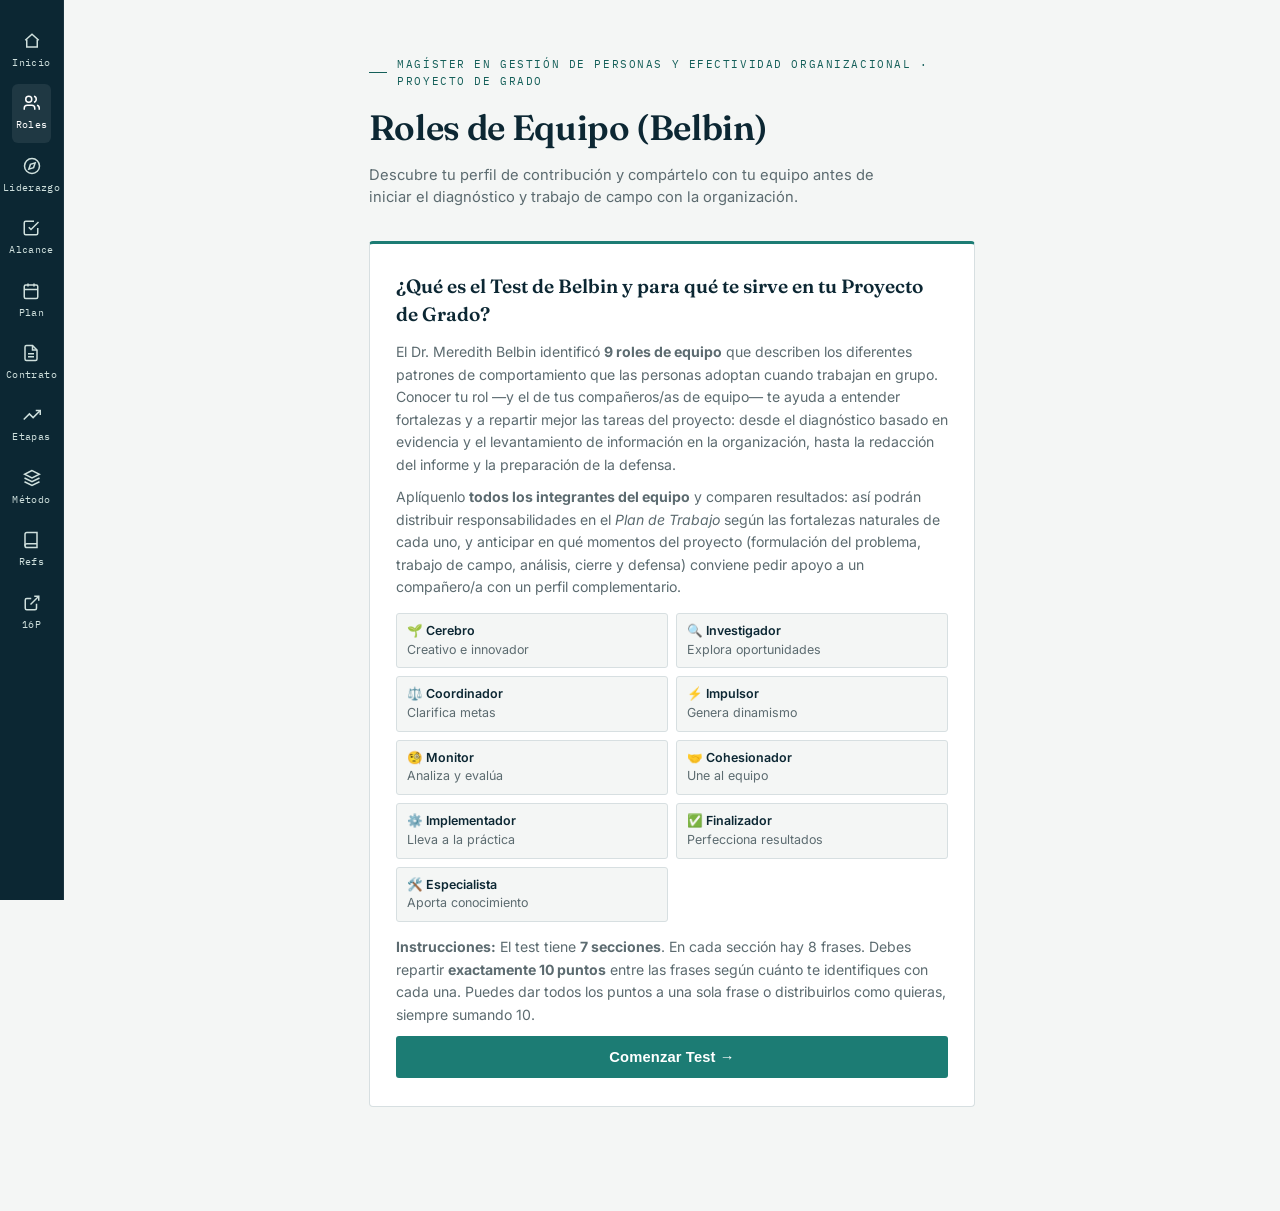
==== commit de36c41a: "Add files via upload" ====
--- a/belbin_test.html
+++ b/belbin_test.html
@@ -143,7 +143,7 @@
       <div class="role-chip"><strong>⚖️ Coordinador</strong>Clarifica metas</div>
       <div class="role-chip"><strong>⚡ Impulsor</strong>Genera dinamismo</div>
       <div class="role-chip"><strong>🧐 Monitor</strong>Analiza y evalúa</div>
-      <div class="role-chip"><strong>🤝 Trabajador de Equipo</strong>Une al equipo</div>
+      <div class="role-chip"><strong>🤝 Cohesionador</strong>Une al equipo</div>
       <div class="role-chip"><strong>⚙️ Implementador</strong>Lleva a la práctica</div>
       <div class="role-chip"><strong>✅ Finalizador</strong>Perfecciona resultados</div>
       <div class="role-chip"><strong>🛠️ Especialista</strong>Aporta conocimiento</div>
@@ -170,19 +170,19 @@
 // BELBIN TEST DATA — 7 sections × 8 statements
 // Each statement maps to a role code
 // Roles: CE=Cerebro, IR=Investigador, CO=Coordinador, IM=Impulsor,
-//        ME=Monitor, CH=Trabajador de Equipo, IM2=Implementador, FI=Finalizador, ES=Especialista
+//        ME=Monitor, CH=Cohesionador, IM2=Implementador, FI=Finalizador, ES=Especialista
 // ============================================================
 
 const ROLES = {
-  CE: { name: 'Cerebro', cat: 'Intelectual', color: '#553c9a', desc: 'Genera ideas originales y enfoques creativos. Resuelve problemas difíciles con soluciones innovadoras y poco convencionales.', strengths: 'Creatividad · Imaginación · Resolución de problemas complejos', weak: 'Puede ignorar detalles y estar demasiado absorto como para comunicarse eficazmente.' },
-  IR: { name: 'Investigador de Recursos', cat: 'Social', color: '#2b6cb0', desc: 'Explora oportunidades y desarrolla contactos. Entusiasta, comunicativo y emprendedor, introduce ideas externas al equipo.', strengths: 'Networking · Entusiasmo · Exploración de ideas', weak: 'Puede ser demasiado optimista y perder el interés una vez que pasa el entusiasmo inicial.' },
-  CO: { name: 'Coordinador', cat: 'Social', color: '#276749', desc: 'Clarifica las metas del grupo y promueve la toma de decisiones. Maduro, seguro de sí mismo y delegador eficaz.', strengths: 'Liderazgo · Delegación · Visión de conjunto', weak: 'Puede ser percibido como manipulador y delegar su propia parte del trabajo.' },
-  IM: { name: 'Impulsor', cat: 'Acción', color: '#c05621', desc: 'Desafía al equipo y genera dinamismo para superar obstáculos. Enérgico, asertivo y orientado a los resultados.', strengths: 'Dinamismo · Manejo de presión · Orientación a resultados', weak: 'Puede ser provocador y, en ocasiones, herir los sentimientos de otras personas.' },
-  ME: { name: 'Monitor Evaluador', cat: 'Intelectual', color: '#285e61', desc: 'Analiza las opciones con objetividad y evalúa con juicio certero. Estratégico, perspicaz y poco influenciable por emociones.', strengths: 'Análisis crítico · Objetividad · Toma de decisiones', weak: 'A veces carece del impulso para inspirar a otros y puede ser excesivamente crítico.' },
-  CH: { name: 'Trabajador de Equipo', cat: 'Social', color: '#702459', desc: 'Escucha, construye y evita la fricción entre miembros. Diplomático, perceptivo y orientado a la armonía del grupo.', strengths: 'Empatía · Escucha activa · Diplomacia', weak: 'Puede ser indeciso en situaciones críticas y tiende a evitar la confrontación.' },
-  IP: { name: 'Implementador', cat: 'Acción', color: '#22543d', desc: 'Transforma ideas y decisiones en acciones concretas y prácticas. Disciplinado, confiable y eficiente.', strengths: 'Organización · Disciplina · Ejecución práctica', weak: 'Puede ser algo inflexible y lento para responder a nuevas posibilidades.' },
-  FI: { name: 'Finalizador', cat: 'Acción', color: '#744210', desc: 'Se asegura de que nada se deje sin terminar. Perfeccionista, concienzudo y ansioso por cumplir plazos con calidad.', strengths: 'Atención al detalle · Perseverancia · Cumplimiento de plazos', weak: 'Puede preocuparse en exceso y mostrarse reacio a delegar.' },
-  ES: { name: 'Especialista', cat: 'Intelectual', color: '#2c5282', desc: 'Aporta conocimiento profundo en áreas clave. Dedicado, independiente y con gran dominio de su especialidad.', strengths: 'Conocimiento técnico · Profesionalismo · Enfoque especializado', weak: 'Tiende a contribuir en un ámbito estrecho y puede centrarse demasiado en los aspectos técnicos.' }
+  CE: { name: 'Cerebro', cat: 'Intelectual', color: '#553c9a', desc: 'Genera ideas originales y enfoques creativos. Resuelve problemas difíciles con soluciones innovadoras y poco convencionales.', strengths: 'Creatividad · Imaginación · Resolución de problemas complejos' },
+  IR: { name: 'Investigador de Recursos', cat: 'Social', color: '#2b6cb0', desc: 'Explora oportunidades y desarrolla contactos. Entusiasta, comunicativo y emprendedor, introduce ideas externas al equipo.', strengths: 'Networking · Entusiasmo · Exploración de ideas' },
+  CO: { name: 'Coordinador', cat: 'Social', color: '#276749', desc: 'Clarifica las metas del grupo y promueve la toma de decisiones. Maduro, seguro de sí mismo y delegador eficaz.', strengths: 'Liderazgo · Delegación · Visión de conjunto' },
+  IM: { name: 'Impulsor', cat: 'Acción', color: '#c05621', desc: 'Desafía al equipo y genera dinamismo para superar obstáculos. Enérgico, asertivo y orientado a los resultados.', strengths: 'Dinamismo · Manejo de presión · Orientación a resultados' },
+  ME: { name: 'Monitor Evaluador', cat: 'Intelectual', color: '#285e61', desc: 'Analiza las opciones con objetividad y evalúa con juicio certero. Estratégico, perspicaz y poco influenciable por emociones.', strengths: 'Análisis crítico · Objetividad · Toma de decisiones' },
+  CH: { name: 'Cohesionador', cat: 'Social', color: '#702459', desc: 'Escucha, construye y evita la fricción entre miembros. Diplomático, perceptivo y orientado a la armonía del grupo.', strengths: 'Empatía · Escucha activa · Diplomacia' },
+  IP: { name: 'Implementador', cat: 'Acción', color: '#22543d', desc: 'Transforma ideas y decisiones en acciones concretas y prácticas. Disciplinado, confiable y eficiente.', strengths: 'Organización · Disciplina · Ejecución práctica' },
+  FI: { name: 'Finalizador', cat: 'Acción', color: '#744210', desc: 'Se asegura de que nada se deje sin terminar. Perfeccionista, concienzudo y ansioso por cumplir plazos con calidad.', strengths: 'Atención al detalle · Perseverancia · Cumplimiento de plazos' },
+  ES: { name: 'Especialista', cat: 'Intelectual', color: '#2c5282', desc: 'Aporta conocimiento profundo en áreas clave. Dedicado, independiente y con gran dominio de su especialidad.', strengths: 'Conocimiento técnico · Profesionalismo · Enfoque especializado' }
 };
 
 // Cómo aportar este rol en las distintas etapas del Proyecto de Grado (MGPE)
@@ -430,7 +430,6 @@
         </div>
         <div class="role-desc">${r.desc}</div>
         <div class="role-strengths"><strong>Fortalezas:</strong> ${r.strengths}</div>
-        <div class="role-strengths" style="margin-top:4px;"><strong>Debilidades permitidas:</strong> ${r.weak}</div>
       </div>
     `;
   });
@@ -520,7 +519,7 @@
   body += 'TUS 3 ROLES PRINCIPALES:\n';
   top3.forEach(([code, score], idx) => {
     const r = ROLES[code];
-    body += `${idx + 1}. ${r.name} (${score} pts) — ${r.desc} Debilidades permitidas: ${r.weak}\n`;
+    body += `${idx + 1}. ${r.name} (${score} pts) — ${r.desc}\n`;
   });
   body += '\nCÓMO APORTAR ESTO EN TU PROYECTO DE GRADO:\n';
   top3.forEach(([code]) => {
